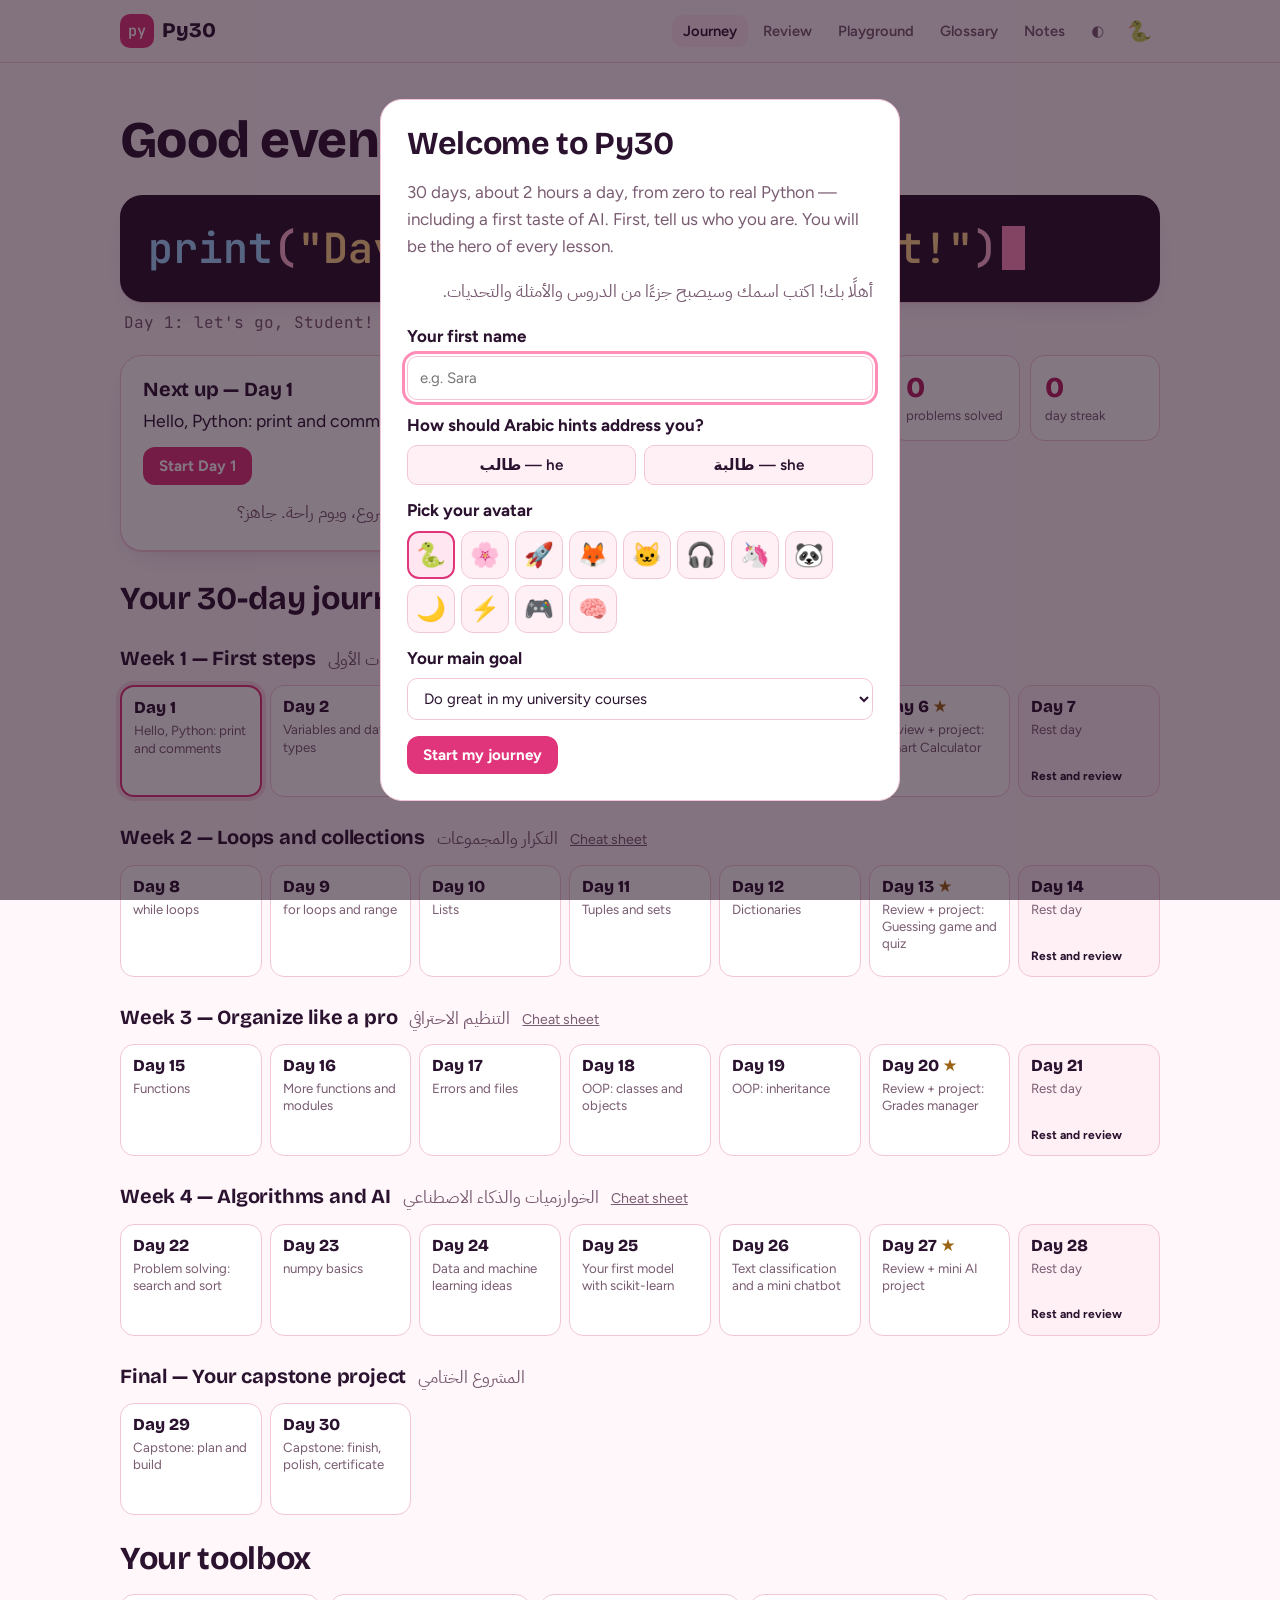
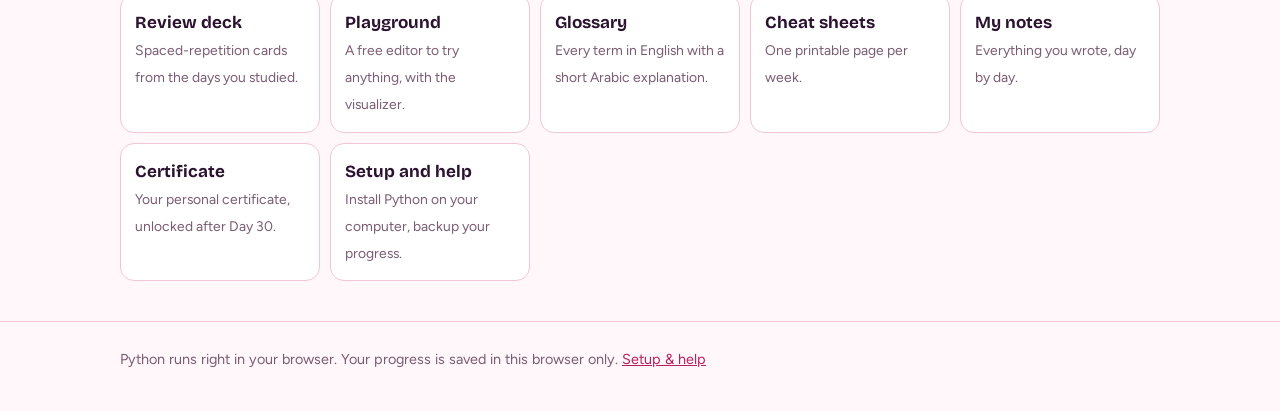
==== index.html @ a2d6e93f "Add files via upload" ====
<!doctype html>
<html lang="en">
<head>
<meta charset="utf-8">
<meta name="viewport" content="width=device-width, initial-scale=1">
<title>Py30 — Learn Python in 30 days</title>
<link rel="icon" href="data:image/svg+xml,<svg xmlns=%22http://www.w3.org/2000/svg%22 viewBox=%220 0 100 100%22><rect width=%22100%22 height=%22100%22 rx=%2224%22 fill=%22%23E0357A%22/><text x=%2250%22 y=%2266%22 font-size=%2248%22 text-anchor=%22middle%22 fill=%22white%22 font-family=%22monospace%22>py</text></svg>">
<link rel="stylesheet" href="assets/vendor/codemirror/codemirror.css">
<link rel="stylesheet" href="assets/css/style.css">
<script src="js/app.js"></script>
</head>
<body>
<main class="wrap">
  <section class="hero" id="hero"></section>
  <section id="map"></section>
  <section>
    <h2>Your toolbox</h2>
    <div class="tools">
      <a class="tool" href="review.html"><b>Review deck</b><span>Spaced-repetition cards from the days you studied.</span></a>
      <a class="tool" href="playground.html"><b>Playground</b><span>A free editor to try anything, with the visualizer.</span></a>
      <a class="tool" href="glossary.html"><b>Glossary</b><span>Every term in English with a short Arabic explanation.</span></a>
      <a class="tool" href="cheatsheet.html?week=1"><b>Cheat sheets</b><span>One printable page per week.</span></a>
      <a class="tool" href="notes.html"><b>My notes</b><span>Everything you wrote, day by day.</span></a>
      <a class="tool" href="certificate.html"><b>Certificate</b><span>Your personal certificate, unlocked after Day 30.</span></a>
      <a class="tool" href="setup.html"><b>Setup and help</b><span>Install Python on your computer, backup your progress.</span></a>
    </div>
  </section>
</main>
<script src="js/curriculum.js"></script>
<script>
Py30.renderTopbar("home"); Py30.requireProfile();
(function(){
  const st = Py30.state, p = st.profile || {name:"Student", gender:"m"}, esc = Py30.esc, T = Py30.T;
  const C = CURRICULUM;
  const doneDays = C.days.filter(d => st.days[d.d] && st.days[d.d].done).map(d => d.d);
  const current = (C.days.find(d => !(st.days[d.d] && st.days[d.d].done)) || C.days[29]);
  const finished = !!(st.days[30] && st.days[30].done);
  const solved = Object.values(st.days).reduce((a, d) => a + Object.keys(d.ex || {}).length, 0);
  const streak = st.streak && (st.streak.last === Py30.today() || st.streak.last === Py30.addDays(Py30.today(), -1)) ? st.streak.count : 0;
  const hour = new Date().getHours();
  const greet = hour < 12 ? "Good morning" : hour < 18 ? "Good afternoon" : "Good evening";
  document.getElementById("hero").innerHTML = `
    <h1>${greet}, ${esc(p.name)}.</h1>
    <div class="hero-line" aria-label="Python code greeting you"><span class="k">print</span><span class="p">(</span><span class="s">"${finished ? "I did it" : "Day " + current.d + ": let's go"}, ${esc(p.name)}!"</span><span class="p">)</span><span class="caret" aria-hidden="true"></span></div>
    <div class="hero-out">${finished ? "I did it" : "Day " + current.d + ": let's go"}, ${esc(p.name)}!</div>
    <div class="hero-grid">
      <div class="panel">
        <h3 style="margin-bottom:6px">${finished ? "You finished Py30! 🎓" : "Next up — Day " + current.d}</h3>
        <p style="font-size:1.1rem;margin-bottom:12px">${finished ? "All 30 days done. Your certificate is ready." : esc(current.title)}</p>
        ${finished ? `<a class="btn btn-primary" href="certificate.html">🎓 View my certificate</a> <a class="btn btn-soft" href="review.html">Keep reviewing</a>` : current.ready ? `<a class="btn btn-primary" href="lesson.html?day=${current.d}">${st.days[current.d] && st.days[current.d].visited ? "Continue" : "Start"} Day ${current.d}</a>` : `<span class="chip">Coming in the next update</span>`}
        <p class="ar muted" style="margin:12px 0 0">${T("خطتك: ساعتان يوميًا. ٥ أيام دروس، يوم مراجعة ومشروع، ويوم راحة. {{g:جاهز|جاهزة}}؟")}</p>
      </div>
      <div class="stats">
        <div class="stat"><div class="v">${doneDays.length}</div><div class="l">days done of 30</div></div>
        <div class="stat"><div class="v">${solved}</div><div class="l">problems solved</div></div>
        <div class="stat"><div class="v">${streak}</div><div class="l">day streak</div></div>
      </div>
    </div>`;
  const map = document.getElementById("map");
  map.innerHTML = `<h2>Your 30-day journey</h2>` + C.weeks.map(w => {
    const days = C.days.filter(d => d.w === w.n);
    return `<div class="week"><div class="week-head"><h3>${esc(w.title)}</h3><span class="ar muted">${esc(w.ar)}</span>${w.n <= 4 ? `<a class="muted" href="cheatsheet.html?week=${w.n}" style="font-size:.88rem">Cheat sheet</a>` : ""}</div>
      <div class="days">${days.map(d => {
        const ds = st.days[d.d] || {};
        const cls = ["day", d.type, ds.done ? "done" : "", d.d === current.d ? "current" : "", d.ready ? "" : "soon"].join(" ");
        const status = ds.done ? "✓ Done" : !d.ready ? "Soon" : d.type === "rest" ? "Rest and review" : ds.visited ? "In progress" : "";
        return `<a class="${cls}" href="lesson.html?day=${d.d}"><span class="dn">Day ${d.d}</span><span class="dt">${esc(d.title)}</span><span class="ds">${status}</span></a>`;
      }).join("")}</div></div>`;
  }).join("");
})();
Py30.renderFooter();
</script>
</body></html>
---- assets/vendor/codemirror/codemirror.css ----
/* BASICS */

.CodeMirror {
  /* Set height, width, borders, and global font properties here */
  font-family: monospace;
  height: 300px;
  color: black;
  direction: ltr;
}

/* PADDING */

.CodeMirror-lines {
  padding: 4px 0; /* Vertical padding around content */
}
.CodeMirror pre.CodeMirror-line,
.CodeMirror pre.CodeMirror-line-like {
  padding: 0 4px; /* Horizontal padding of content */
}

.CodeMirror-scrollbar-filler, .CodeMirror-gutter-filler {
  background-color: white; /* The little square between H and V scrollbars */
}

/* GUTTER */

.CodeMirror-gutters {
  border-right: 1px solid #ddd;
  background-color: #f7f7f7;
  white-space: nowrap;
}
.CodeMirror-linenumbers {}
.CodeMirror-linenumber {
  padding: 0 3px 0 5px;
  min-width: 20px;
  text-align: right;
  color: #999;
  white-space: nowrap;
}

.CodeMirror-guttermarker { color: black; }
.CodeMirror-guttermarker-subtle { color: #999; }

/* CURSOR */

.CodeMirror-cursor {
  border-left: 1px solid black;
  border-right: none;
  width: 0;
}
/* Shown when moving in bi-directional text */
.CodeMirror div.CodeMirror-secondarycursor {
  border-left: 1px solid silver;
}
.cm-fat-cursor .CodeMirror-cursor {
  width: auto;
  border: 0 !important;
  background: #7e7;
}
.cm-fat-cursor div.CodeMirror-cursors {
  z-index: 1;
}
.cm-fat-cursor .CodeMirror-line::selection,
.cm-fat-cursor .CodeMirror-line > span::selection, 
.cm-fat-cursor .CodeMirror-line > span > span::selection { background: transparent; }
.cm-fat-cursor .CodeMirror-line::-moz-selection,
.cm-fat-cursor .CodeMirror-line > span::-moz-selection,
.cm-fat-cursor .CodeMirror-line > span > span::-moz-selection { background: transparent; }
.cm-fat-cursor { caret-color: transparent; }
@-moz-keyframes blink {
  0% {}
  50% { background-color: transparent; }
  100% {}
}
@-webkit-keyframes blink {
  0% {}
  50% { background-color: transparent; }
  100% {}
}
@keyframes blink {
  0% {}
  50% { background-color: transparent; }
  100% {}
}

/* Can style cursor different in overwrite (non-insert) mode */
.CodeMirror-overwrite .CodeMirror-cursor {}

.cm-tab { display: inline-block; text-decoration: inherit; }

.CodeMirror-rulers {
  position: absolute;
  left: 0; right: 0; top: -50px; bottom: 0;
  overflow: hidden;
}
.CodeMirror-ruler {
  border-left: 1px solid #ccc;
  top: 0; bottom: 0;
  position: absolute;
}

/* DEFAULT THEME */

.cm-s-default .cm-header {color: blue;}
.cm-s-default .cm-quote {color: #090;}
.cm-negative {color: #d44;}
.cm-positive {color: #292;}
.cm-header, .cm-strong {font-weight: bold;}
.cm-em {font-style: italic;}
.cm-link {text-decoration: underline;}
.cm-strikethrough {text-decoration: line-through;}

.cm-s-default .cm-keyword {color: #708;}
.cm-s-default .cm-atom {color: #219;}
.cm-s-default .cm-number {color: #164;}
.cm-s-default .cm-def {color: #00f;}
.cm-s-default .cm-variable,
.cm-s-default .cm-punctuation,
.cm-s-default .cm-property,
.cm-s-default .cm-operator {}
.cm-s-default .cm-variable-2 {color: #05a;}
.cm-s-default .cm-variable-3, .cm-s-default .cm-type {color: #085;}
.cm-s-default .cm-comment {color: #a50;}
.cm-s-default .cm-string {color: #a11;}
.cm-s-default .cm-string-2 {color: #f50;}
.cm-s-default .cm-meta {color: #555;}
.cm-s-default .cm-qualifier {color: #555;}
.cm-s-default .cm-builtin {color: #30a;}
.cm-s-default .cm-bracket {color: #997;}
.cm-s-default .cm-tag {color: #170;}
.cm-s-default .cm-attribute {color: #00c;}
.cm-s-default .cm-hr {color: #999;}
.cm-s-default .cm-link {color: #00c;}

.cm-s-default .cm-error {color: #f00;}
.cm-invalidchar {color: #f00;}

.CodeMirror-composing { border-bottom: 2px solid; }

/* Default styles for common addons */

div.CodeMirror span.CodeMirror-matchingbracket {color: #0b0;}
div.CodeMirror span.CodeMirror-nonmatchingbracket {color: #a22;}
.CodeMirror-matchingtag { background: rgba(255, 150, 0, .3); }
.CodeMirror-activeline-background {background: #e8f2ff;}

/* STOP */

/* The rest of this file contains styles related to the mechanics of
   the editor. You probably shouldn't touch them. */

.CodeMirror {
  position: relative;
  overflow: hidden;
  background: white;
}

.CodeMirror-scroll {
  overflow: scroll !important; /* Things will break if this is overridden */
  /* 50px is the magic margin used to hide the element's real scrollbars */
  /* See overflow: hidden in .CodeMirror */
  margin-bottom: -50px; margin-right: -50px;
  padding-bottom: 50px;
  height: 100%;
  outline: none; /* Prevent dragging from highlighting the element */
  position: relative;
  z-index: 0;
}
.CodeMirror-sizer {
  position: relative;
  border-right: 50px solid transparent;
}

/* The fake, visible scrollbars. Used to force redraw during scrolling
   before actual scrolling happens, thus preventing shaking and
   flickering artifacts. */
.CodeMirror-vscrollbar, .CodeMirror-hscrollbar, .CodeMirror-scrollbar-filler, .CodeMirror-gutter-filler {
  position: absolute;
  z-index: 6;
  display: none;
  outline: none;
}
.CodeMirror-vscrollbar {
  right: 0; top: 0;
  overflow-x: hidden;
  overflow-y: scroll;
}
.CodeMirror-hscrollbar {
  bottom: 0; left: 0;
  overflow-y: hidden;
  overflow-x: scroll;
}
.CodeMirror-scrollbar-filler {
  right: 0; bottom: 0;
}
.CodeMirror-gutter-filler {
  left: 0; bottom: 0;
}

.CodeMirror-gutters {
  position: absolute; left: 0; top: 0;
  min-height: 100%;
  z-index: 3;
}
.CodeMirror-gutter {
  white-space: normal;
  height: 100%;
  display: inline-block;
  vertical-align: top;
  margin-bottom: -50px;
}
.CodeMirror-gutter-wrapper {
  position: absolute;
  z-index: 4;
  background: none !important;
  border: none !important;
}
.CodeMirror-gutter-background {
  position: absolute;
  top: 0; bottom: 0;
  z-index: 4;
}
.CodeMirror-gutter-elt {
  position: absolute;
  cursor: default;
  z-index: 4;
}
.CodeMirror-gutter-wrapper ::selection { background-color: transparent }
.CodeMirror-gutter-wrapper ::-moz-selection { background-color: transparent }

.CodeMirror-lines {
  cursor: text;
  min-height: 1px; /* prevents collapsing before first draw */
}
.CodeMirror pre.CodeMirror-line,
.CodeMirror pre.CodeMirror-line-like {
  /* Reset some styles that the rest of the page might have set */
  -moz-border-radius: 0; -webkit-border-radius: 0; border-radius: 0;
  border-width: 0;
  background: transparent;
  font-family: inherit;
  font-size: inherit;
  margin: 0;
  white-space: pre;
  word-wrap: normal;
  line-height: inherit;
  color: inherit;
  z-index: 2;
  position: relative;
  overflow: visible;
  -webkit-tap-highlight-color: transparent;
  -webkit-font-variant-ligatures: contextual;
  font-variant-ligatures: contextual;
}
.CodeMirror-wrap pre.CodeMirror-line,
.CodeMirror-wrap pre.CodeMirror-line-like {
  word-wrap: break-word;
  white-space: pre-wrap;
  word-break: normal;
}

.CodeMirror-linebackground {
  position: absolute;
  left: 0; right: 0; top: 0; bottom: 0;
  z-index: 0;
}

.CodeMirror-linewidget {
  position: relative;
  z-index: 2;
  padding: 0.1px; /* Force widget margins to stay inside of the container */
}

.CodeMirror-widget {}

.CodeMirror-rtl pre { direction: rtl; }

.CodeMirror-code {
  outline: none;
}

/* Force content-box sizing for the elements where we expect it */
.CodeMirror-scroll,
.CodeMirror-sizer,
.CodeMirror-gutter,
.CodeMirror-gutters,
.CodeMirror-linenumber {
  -moz-box-sizing: content-box;
  box-sizing: content-box;
}

.CodeMirror-measure {
  position: absolute;
  width: 100%;
  height: 0;
  overflow: hidden;
  visibility: hidden;
}

.CodeMirror-cursor {
  position: absolute;
  pointer-events: none;
}
.CodeMirror-measure pre { position: static; }

div.CodeMirror-cursors {
  visibility: hidden;
  position: relative;
  z-index: 3;
}
div.CodeMirror-dragcursors {
  visibility: visible;
}

.CodeMirror-focused div.CodeMirror-cursors {
  visibility: visible;
}

.CodeMirror-selected { background: #d9d9d9; }
.CodeMirror-focused .CodeMirror-selected { background: #d7d4f0; }
.CodeMirror-crosshair { cursor: crosshair; }
.CodeMirror-line::selection, .CodeMirror-line > span::selection, .CodeMirror-line > span > span::selection { background: #d7d4f0; }
.CodeMirror-line::-moz-selection, .CodeMirror-line > span::-moz-selection, .CodeMirror-line > span > span::-moz-selection { background: #d7d4f0; }

.cm-searching {
  background-color: #ffa;
  background-color: rgba(255, 255, 0, .4);
}

/* Used to force a border model for a node */
.cm-force-border { padding-right: .1px; }

@media print {
  /* Hide the cursor when printing */
  .CodeMirror div.CodeMirror-cursors {
    visibility: hidden;
  }
}

/* See issue #2901 */
.cm-tab-wrap-hack:after { content: ''; }

/* Help users use markselection to safely style text background */
span.CodeMirror-selectedtext { background: none; }
---- assets/css/style.css ----
/* Py30 — design tokens */
@font-face{font-family:"Bricolage";src:url(../fonts/bricolage-grotesque-latin-500-normal.woff2) format("woff2");font-weight:500;font-display:swap}
@font-face{font-family:"Bricolage";src:url(../fonts/bricolage-grotesque-latin-700-normal.woff2) format("woff2");font-weight:700;font-display:swap}
@font-face{font-family:"Bricolage";src:url(../fonts/bricolage-grotesque-latin-800-normal.woff2) format("woff2");font-weight:800;font-display:swap}
@font-face{font-family:"Figtree";src:url(../fonts/figtree-latin-400-normal.woff2) format("woff2");font-weight:400;font-display:swap}
@font-face{font-family:"Figtree";src:url(../fonts/figtree-latin-600-normal.woff2) format("woff2");font-weight:600;font-display:swap}
@font-face{font-family:"Figtree";src:url(../fonts/figtree-latin-700-normal.woff2) format("woff2");font-weight:700;font-display:swap}
@font-face{font-family:"JBMono";src:url(../fonts/jetbrains-mono-latin-400-normal.woff2) format("woff2");font-weight:400;font-display:swap}
@font-face{font-family:"JBMono";src:url(../fonts/jetbrains-mono-latin-600-normal.woff2) format("woff2");font-weight:600;font-display:swap}
@font-face{font-family:"PlexArabic";src:url(../fonts/ibm-plex-sans-arabic-arabic-400-normal.woff2) format("woff2");font-weight:400;font-display:swap}
@font-face{font-family:"PlexArabic";src:url(../fonts/ibm-plex-sans-arabic-arabic-600-normal.woff2) format("woff2");font-weight:600;font-display:swap}

:root{
  --bg:#FFF7FA; --surface:#FFFFFF; --tint:#FFE6F0; --tint-2:#FFF0F6; --line:#F2C6D8;
  --ink:#2B1330; --muted:#7A5C72; --pink:#E0357A; --pink-ink:#B81F5F; --pink-2:#FF8DB8; --plum:#5B1E57;
  --ok:#12805E; --ok-bg:#E3F6EE; --err:#C7303F; --err-bg:#FDE8EA; --warn:#9A6414; --warn-bg:#FFF3DC;
  --code-bg:#26122B; --code-ink:#F6E6EF; --code-line:#3A1E40;
  --shadow:0 1px 0 var(--line), 0 10px 30px -18px rgba(91,30,87,.35);
  --r-lg:22px; --r-md:14px; --r-sm:9px;
  --font-display:"Bricolage", "Figtree", system-ui, sans-serif;
  --font-body:"Figtree", system-ui, -apple-system, "Segoe UI", sans-serif;
  --font-code:"JBMono", ui-monospace, "Cascadia Code", Consolas, monospace;
  --font-ar:"PlexArabic", "Segoe UI", Tahoma, sans-serif;
  color-scheme:light;
}
:root[data-theme="dark"]{
  --bg:#160B19; --surface:#211225; --tint:#33172F; --tint-2:#2A1429; --line:#4A2445;
  --ink:#F8E9F1; --muted:#C39DB6; --pink:#FF5C9A; --pink-ink:#FF8DB8; --pink-2:#FF9CC2; --plum:#F0B6D6;
  --ok:#4FD1A1; --ok-bg:#12352A; --err:#FF7A86; --err-bg:#3E1520; --warn:#F2C166; --warn-bg:#3A2A10;
  --code-bg:#12070F; --code-line:#2C1530;
  --shadow:0 1px 0 var(--line), 0 12px 34px -20px rgba(0,0,0,.8);
  color-scheme:dark;
}
*{box-sizing:border-box}
[hidden]{display:none!important}
html{scroll-behavior:smooth; scroll-padding-top:80px}
@media (prefers-reduced-motion:reduce){html{scroll-behavior:auto} *{transition:none!important;animation:none!important}}
body{margin:0;background:var(--bg);color:var(--ink);font-family:var(--font-body);font-size:17px;line-height:1.6;-webkit-font-smoothing:antialiased}
a{color:var(--pink-ink)}
h1,h2,h3,h4{font-family:var(--font-display);line-height:1.15;margin:0 0 .5em;letter-spacing:-.01em}
h1{font-size:clamp(2rem,4.5vw,3.2rem);font-weight:800}
h2{font-size:clamp(1.5rem,3vw,2rem);font-weight:700}
h3{font-size:1.25rem;font-weight:700}
p{margin:0 0 .9em}
code{font-family:var(--font-code);font-size:.88em;background:var(--tint);color:var(--pink-ink);padding:.1em .38em;border-radius:6px}
pre code{background:none;color:inherit;padding:0}
:focus-visible{outline:3px solid var(--pink-2);outline-offset:2px;border-radius:6px}
.ar{font-family:var(--font-ar);direction:rtl;text-align:right;line-height:1.85}
.muted{color:var(--muted)}
.wrap{max-width:1080px;margin:0 auto;padding:0 20px}
.narrow{max-width:780px}

/* Top bar */
.topbar{position:sticky;top:0;z-index:30;background:color-mix(in srgb,var(--bg) 86%,transparent);backdrop-filter:blur(10px);border-bottom:1px solid var(--line)}
.topbar .wrap{display:flex;align-items:center;gap:14px;height:62px}
.logo{display:flex;align-items:center;gap:8px;font-family:var(--font-display);font-weight:800;font-size:1.3rem;color:var(--ink);text-decoration:none}
.logo .mark{display:grid;place-items:center;width:34px;height:34px;border-radius:10px;background:var(--pink);color:#fff;font-family:var(--font-code);font-size:.95rem;font-weight:600}
.nav{display:flex;gap:4px;margin-left:auto;align-items:center;flex-wrap:nowrap;overflow-x:auto}
.nav a,.nav button{font:600 .92rem var(--font-body);color:var(--muted);text-decoration:none;padding:7px 11px;border-radius:10px;border:0;background:none;cursor:pointer;white-space:nowrap}
.nav a:hover,.nav button:hover,.nav a.active{color:var(--ink);background:var(--tint)}
.nav .badge{background:var(--pink);color:#fff;border-radius:99px;font-size:.72rem;padding:1px 7px;margin-left:4px}
.avatar-btn{font-size:1.25rem!important;padding:4px 8px!important}
@media (max-width:760px){.nav .hide-sm{display:none}}

/* Buttons */
.btn{display:inline-flex;align-items:center;gap:8px;font:700 .95rem var(--font-body);border:0;border-radius:12px;padding:10px 16px;cursor:pointer;text-decoration:none;transition:transform .08s ease, background .15s}
.btn:active{transform:translateY(1px)}
.btn-primary{background:var(--pink);color:#fff}
.btn-primary:hover{background:var(--pink-ink)}
.btn-soft{background:var(--tint);color:var(--ink)}
.btn-soft:hover{background:var(--line)}
.btn-ghost{background:transparent;color:var(--muted);border:1px solid var(--line)}
.btn-ghost:hover{color:var(--ink);border-color:var(--pink-2)}
.btn-ok{background:var(--ok);color:#fff}
.btn-sm{padding:6px 11px;font-size:.85rem;border-radius:10px}
.btn[disabled]{opacity:.5;cursor:not-allowed}

/* Cards / panels */
.panel{background:var(--surface);border:1px solid var(--line);border-radius:var(--r-lg);padding:22px;box-shadow:var(--shadow)}
.chip{display:inline-flex;align-items:center;gap:6px;font:600 .8rem var(--font-body);padding:4px 10px;border-radius:99px;background:var(--tint);color:var(--pink-ink)}
.chip.ok{background:var(--ok-bg);color:var(--ok)}
.chip.lvl-seed{background:var(--ok-bg);color:var(--ok)}
.chip.lvl-star{background:var(--warn-bg);color:var(--warn)}
.chip.lvl-fire{background:var(--err-bg);color:var(--err)}

/* Callouts */
.callout{border-radius:var(--r-md);padding:14px 16px;margin:16px 0;border:1px solid var(--line);background:var(--tint-2)}
.callout .ttl{font-weight:700;margin-bottom:4px;display:flex;gap:8px;align-items:center}
.callout.hint-ar{background:var(--tint);border-color:var(--pink-2)}
.callout.tip{background:var(--warn-bg);border-color:color-mix(in srgb,var(--warn) 35%,transparent)}
.callout.mistake{background:var(--err-bg);border-color:color-mix(in srgb,var(--err) 35%,transparent)}
.callout.ok{background:var(--ok-bg);border-color:color-mix(in srgb,var(--ok) 35%,transparent)}
.callout p:last-child{margin-bottom:0}
.two-col{display:grid;grid-template-columns:1fr 1fr;gap:12px}
@media (max-width:700px){.two-col{grid-template-columns:1fr}}
.label-wrong{color:var(--err);font-weight:700;font-size:.85rem}
.label-right{color:var(--ok);font-weight:700;font-size:.85rem}

/* Static code block */
.code-static{background:var(--code-bg);color:var(--code-ink);border-radius:var(--r-md);padding:14px 16px;font:14.5px/1.6 var(--font-code);overflow-x:auto;margin:10px 0;white-space:pre}

/* Code box (editor) */
.codebox{border-radius:var(--r-md);overflow:hidden;background:var(--code-bg);margin:14px 0;border:1px solid var(--code-line)}
.codebox .cb-bar{display:flex;flex-wrap:wrap;gap:6px;align-items:center;padding:8px 10px;background:color-mix(in srgb,var(--code-bg) 80%,#000);border-bottom:1px solid var(--code-line)}
.codebox .cb-title{color:#E9B8D1;font:600 .8rem var(--font-code);margin-right:auto;opacity:.85}
.cb-btn{font:600 .82rem var(--font-body);border:0;border-radius:9px;padding:6px 11px;cursor:pointer;background:#3A1E40;color:#F6E6EF}
.cb-btn:hover{background:#4d2855}
.cb-btn.run{background:var(--pink);color:#fff}
.cb-btn.run:hover{filter:brightness(1.08)}
.cb-btn.check{background:#12805E;color:#fff}
.codebox .CodeMirror{height:auto;min-height:60px;font:14.5px/1.6 var(--font-code);background:var(--code-bg);color:var(--code-ink)}
.codebox .CodeMirror-scroll{min-height:60px;max-height:520px}
.codebox .CodeMirror-gutters{background:var(--code-bg);border-right:1px solid var(--code-line)}
.codebox .CodeMirror-linenumber{color:#8a5f80}
.codebox .CodeMirror-cursor{border-left:2px solid #FF8DB8}
.codebox .CodeMirror-selected,.codebox .CodeMirror-focused .CodeMirror-selected{background:#5a2a57!important}
.cm-s-py30 .cm-keyword{color:#FF7EB3;font-weight:600}
.cm-s-py30 .cm-builtin{color:#9FD8FF}
.cm-s-py30 .cm-string{color:#FFD68A}
.cm-s-py30 .cm-number{color:#B8F2C8}
.cm-s-py30 .cm-comment{color:#A07D98;font-style:italic}
.cm-s-py30 .cm-def{color:#7FE3D4}
.cm-s-py30 .cm-variable-2,.cm-s-py30 .cm-property{color:#E7C9FF}
.cm-s-py30 .cm-operator{color:#FFB3D1}
.cm-s-py30 .CodeMirror-matchingbracket{color:#fff!important;background:#6b2f62}
.cm-errline{background:rgba(255,90,110,.18)}
.cb-stdin{padding:8px 10px;border-top:1px solid var(--code-line)}
.cb-stdin label{display:block;color:#E9B8D1;font:600 .78rem var(--font-body);margin-bottom:4px}
.cb-stdin textarea{width:100%;min-height:44px;background:#1b0b1e;color:#F6E6EF;border:1px solid var(--code-line);border-radius:8px;font:13.5px/1.5 var(--font-code);padding:6px 8px;resize:vertical}
.cb-out{border-top:1px solid var(--code-line);padding:10px 14px;font:14px/1.55 var(--font-code);color:#F6E6EF;white-space:pre-wrap;word-break:break-word;max-height:360px;overflow:auto}
.cb-out:empty{display:none}
.cb-out .o-prompt{color:#E9B8D1}
.cb-out .o-in{color:#7FE3D4;font-weight:600}
.cb-out .o-err{color:#FF8A96}
.cb-out .o-sys{color:#A07D98;font-style:italic}
.cb-status{font:600 .78rem var(--font-body);color:#E9B8D1;padding:0 4px}

/* Feedback under codebox */
.feedback{margin:10px 0 0}
.feedback:empty{display:none}
.err-card{border:1px solid color-mix(in srgb,var(--err) 40%,transparent);background:var(--err-bg);border-radius:var(--r-md);padding:14px 16px}
.err-card h4{color:var(--err);font-size:1.02rem;margin-bottom:6px}
.err-card .where{font-family:var(--font-code);font-size:.85rem;background:var(--surface);border-radius:8px;padding:6px 10px;margin:8px 0;border:1px solid var(--line)}
.test-list{list-style:none;padding:0;margin:8px 0 0}
.test-list li{border:1px solid var(--line);background:var(--surface);border-radius:var(--r-sm);padding:10px 12px;margin-bottom:8px}
.test-list .t-head{display:flex;gap:8px;align-items:center;font-weight:700}
.t-pass{color:var(--ok)} .t-fail{color:var(--err)}
.diff{display:grid;grid-template-columns:1fr 1fr;gap:8px;margin-top:8px}
@media (max-width:640px){.diff{grid-template-columns:1fr}}
.diff .col{font:13px/1.55 var(--font-code);background:var(--tint-2);border-radius:8px;padding:8px;white-space:pre-wrap;word-break:break-word;border:1px solid var(--line)}
.diff .col b{display:block;font:700 .75rem var(--font-body);color:var(--muted);margin-bottom:4px}
.diff .bad{background:var(--err-bg);color:var(--err);border-radius:3px}
.diff .good{background:var(--ok-bg);color:var(--ok);border-radius:3px}
.diff .ws{outline:1px dashed var(--err)}
.success-card{border:1px solid color-mix(in srgb,var(--ok) 40%,transparent);background:var(--ok-bg);border-radius:var(--r-md);padding:14px 16px}
.success-card h4{color:var(--ok);margin-bottom:4px}

/* Visualizer */
.viz{background:var(--surface);border:1px solid var(--line);border-radius:var(--r-md);margin-top:10px;overflow:hidden}
.viz-head{display:flex;align-items:center;gap:8px;flex-wrap:wrap;padding:10px 12px;background:var(--tint-2);border-bottom:1px solid var(--line)}
.viz-head strong{margin-right:auto;font-family:var(--font-display)}
.viz-body{display:grid;grid-template-columns:minmax(0,1.2fr) minmax(0,1fr);gap:0}
@media (max-width:720px){.viz-body{grid-template-columns:1fr}}
.viz-code{background:var(--code-bg);color:var(--code-ink);font:13.5px/1.7 var(--font-code);padding:8px 0;overflow-x:auto}
.viz-code div{padding:0 12px 0 34px;position:relative;white-space:pre}
.viz-code div .ln{position:absolute;left:6px;color:#8a5f80;width:22px;text-align:right}
.viz-code div.cur{background:#5a2a57}
.viz-code div.cur::before{content:"▶";position:absolute;left:-2px;color:#FF8DB8;font-size:10px;top:3px}
.viz-code div.prev{background:#35193a}
.viz-side{padding:10px 12px;font-size:.92rem}
.viz-side h5{margin:6px 0 4px;font:700 .82rem var(--font-body);color:var(--muted)}
.frame{border:1px solid var(--line);border-radius:10px;margin-bottom:8px;overflow:hidden}
.frame .fname{background:var(--tint);padding:4px 10px;font:600 .8rem var(--font-code)}
.vars{width:100%;border-collapse:collapse;font:13px var(--font-code)}
.vars td{padding:4px 10px;border-top:1px solid var(--line);vertical-align:top;word-break:break-word}
.vars td:first-child{color:var(--pink-ink);width:38%}
.vars tr.changed td{background:var(--warn-bg)}
.vars .ty{color:var(--muted);font-size:11px;margin-left:6px}
.viz-out{font:13px/1.5 var(--font-code);background:var(--code-bg);color:var(--code-ink);border-radius:8px;padding:8px;white-space:pre-wrap;min-height:34px}
.viz-controls{display:flex;gap:6px;align-items:center;padding:10px 12px;border-top:1px solid var(--line);flex-wrap:wrap}
.viz-controls input[type=range]{flex:1;min-width:120px;accent-color:var(--pink)}
.viz-explain{padding:8px 12px;border-top:1px solid var(--line);font-size:.9rem;color:var(--muted)}

/* Lesson layout */
.lesson-hero{padding:34px 0 18px}
.lesson-hero .meta{display:flex;gap:8px;flex-wrap:wrap;margin-bottom:10px}
.plan{display:grid;grid-template-columns:repeat(5,1fr);gap:8px;margin:18px 0}
.plan a{display:block;text-decoration:none;color:var(--ink);background:var(--surface);border:1px solid var(--line);border-radius:var(--r-md);padding:10px 12px}
.plan a:hover{border-color:var(--pink-2)}
.plan .mins{font:800 1.3rem var(--font-display);color:var(--pink-ink)}
.plan .what{font-size:.85rem;color:var(--muted)}
@media (max-width:700px){.plan{grid-template-columns:repeat(2,1fr)}}
.section{padding:26px 0;border-top:1px solid var(--line)}
.section > h2{display:flex;align-items:center;gap:10px}
.section > h2 .num{font:700 .8rem var(--font-body);color:var(--pink-ink);background:var(--tint);border-radius:99px;padding:3px 10px}
.objectives{margin:8px 0 0;padding-left:20px}
.exercise{background:var(--surface);border:1px solid var(--line);border-radius:var(--r-lg);padding:18px;margin:18px 0}
.exercise.solved{border-color:color-mix(in srgb,var(--ok) 50%,transparent)}
.ex-head{display:flex;gap:10px;align-items:center;flex-wrap:wrap;margin-bottom:8px}
.ex-head h3{margin:0;font-size:1.1rem}
.ex-head .solved-mark{margin-left:auto}
details.fold{border:1px solid var(--line);border-radius:var(--r-md);margin:10px 0;background:var(--tint-2)}
details.fold > summary{cursor:pointer;padding:10px 14px;font-weight:700;list-style:none;display:flex;gap:8px;align-items:center}
details.fold > summary::-webkit-details-marker{display:none}
details.fold > summary::before{content:"+";display:inline-grid;place-items:center;width:20px;height:20px;border-radius:6px;background:var(--tint);color:var(--pink-ink);font-weight:800}
details.fold[open] > summary::before{content:"−"}
details.fold > .fold-body{padding:0 14px 14px}
.sol-tabs{display:flex;gap:6px;flex-wrap:wrap;margin:6px 0}
.sol-tabs button{font:600 .85rem var(--font-body);border:1px solid var(--line);background:var(--surface);color:var(--muted);padding:6px 11px;border-radius:9px;cursor:pointer}
.sol-tabs button.on{background:var(--pink);color:#fff;border-color:var(--pink)}

/* Quiz */
.q{background:var(--surface);border:1px solid var(--line);border-radius:var(--r-md);padding:16px;margin:12px 0}
.q .qtext{font-weight:700;margin-bottom:10px}
.q .opts{display:grid;gap:8px}
.q .opt{text-align:left;font:500 .95rem var(--font-body);background:var(--tint-2);border:1px solid var(--line);color:var(--ink);border-radius:10px;padding:10px 12px;cursor:pointer}
.q .opt:hover:not([disabled]){border-color:var(--pink-2)}
.q .opt.right{background:var(--ok-bg);border-color:var(--ok);color:var(--ok);font-weight:700}
.q .opt.wrong{background:var(--err-bg);border-color:var(--err);color:var(--err)}
.q .opt code{background:transparent}
.q .explain{margin-top:10px;font-size:.93rem}
.score-bar{display:flex;align-items:center;gap:12px;padding:12px 16px;border-radius:var(--r-md);background:var(--tint);font-weight:700}

/* Parsons */
.parsons{display:grid;grid-template-columns:1fr 1fr;gap:12px}
@media (max-width:700px){.parsons{grid-template-columns:1fr}}
.parsons .zone{border:2px dashed var(--line);border-radius:var(--r-md);padding:10px;min-height:120px;background:var(--tint-2)}
.parsons .zone h5{margin:0 0 8px;font:700 .82rem var(--font-body);color:var(--muted)}
.pline{display:block;width:100%;text-align:left;font:13.5px/1.4 var(--font-code);white-space:pre;background:var(--code-bg);color:var(--code-ink);border:0;border-radius:8px;padding:8px 10px;margin-bottom:6px;cursor:pointer;overflow-x:auto}
.pline:hover{outline:2px solid var(--pink-2)}
.pline.ok{outline:2px solid var(--ok)} .pline.bad{outline:2px solid var(--err)}

/* Predict */
.predict textarea, .notes textarea, .field input, .field select, .field textarea{width:100%;font:15px/1.5 var(--font-body);color:var(--ink);background:var(--surface);border:1px solid var(--line);border-radius:10px;padding:10px 12px}
.predict textarea{font-family:var(--font-code);min-height:70px}
.notes textarea{min-height:140px}

/* Home */
.hero{padding:48px 0 30px}
.hero-line{font:600 clamp(1.3rem,4.2vw,2.6rem)/1.3 var(--font-code);background:var(--code-bg);color:var(--code-ink);border-radius:var(--r-lg);padding:26px 28px;overflow-x:auto;white-space:nowrap;box-shadow:var(--shadow)}
.hero-line .k{color:#9FD8FF}.hero-line .s{color:#FFD68A}.hero-line .p{color:#FFB3D1}
.hero-line .caret{display:inline-block;width:.55em;height:1.05em;background:#FF8DB8;vertical-align:-.15em;margin-left:4px;animation:blink 1.1s steps(1) infinite}
@keyframes blink{50%{opacity:0}}
.hero-out{font:500 1rem var(--font-code);color:var(--muted);margin:10px 4px 0}
.hero-grid{display:grid;grid-template-columns:1.5fr 1fr;gap:18px;margin-top:22px}
@media (max-width:820px){.hero-grid{grid-template-columns:1fr}}
.stats{display:grid;grid-template-columns:repeat(3,1fr);gap:10px;align-self:start}
.stat{background:var(--surface);border:1px solid var(--line);border-radius:var(--r-md);padding:14px}
.stat .v{font:800 1.8rem var(--font-display);color:var(--pink-ink)}
.stat .l{font-size:.82rem;color:var(--muted)}
.week{margin:26px 0}
.week-head{display:flex;align-items:baseline;gap:12px;flex-wrap:wrap;margin-bottom:10px}
.week-head h3{margin:0}
.days{display:grid;grid-template-columns:repeat(7,1fr);gap:8px}
@media (max-width:860px){.days{grid-template-columns:repeat(4,1fr)}}
@media (max-width:520px){.days{grid-template-columns:repeat(2,1fr)}}
.day{position:relative;display:flex;flex-direction:column;gap:4px;min-height:112px;text-decoration:none;color:var(--ink);background:var(--surface);border:1px solid var(--line);border-radius:var(--r-md);padding:10px 12px}
.day:hover{border-color:var(--pink-2)}
.day .dn{font:800 1.05rem var(--font-display)}
.day .dt{font-size:.83rem;line-height:1.3;color:var(--muted)}
.day .ds{margin-top:auto;font-size:.75rem;font-weight:700}
.day.done{background:var(--ok-bg);border-color:color-mix(in srgb,var(--ok) 40%,transparent)}
.day.done .ds{color:var(--ok)}
.day.current{border:2px solid var(--pink);box-shadow:0 0 0 4px color-mix(in srgb,var(--pink) 16%,transparent)}
.day.rest{background:var(--tint-2)}
.day.review .dn::after{content:" ★";color:var(--warn)}
.day.soon{opacity:.55;pointer-events:none}
.tools{display:grid;grid-template-columns:repeat(auto-fit,minmax(200px,1fr));gap:10px;margin:14px 0 40px}
.tool{display:block;text-decoration:none;color:var(--ink);background:var(--surface);border:1px solid var(--line);border-radius:var(--r-md);padding:14px}
.tool:hover{border-color:var(--pink-2)}
.tool b{display:block;font-family:var(--font-display)}
.tool span{font-size:.87rem;color:var(--muted)}

/* Modal */
.modal-bg{position:fixed;inset:0;background:rgba(30,8,28,.55);display:grid;place-items:center;z-index:100;padding:16px}
.modal{background:var(--surface);border-radius:var(--r-lg);max-width:520px;width:100%;padding:26px;max-height:92vh;overflow:auto;border:1px solid var(--line)}
.field{margin:12px 0}
.field > label{display:block;font-weight:700;margin-bottom:6px}
.seg{display:flex;gap:8px;flex-wrap:wrap}
.seg button{flex:1;min-width:110px;font:600 .95rem var(--font-body);padding:10px;border-radius:10px;border:1px solid var(--line);background:var(--tint-2);color:var(--ink);cursor:pointer}
.seg button.on{background:var(--pink);border-color:var(--pink);color:#fff}
.avatars{display:flex;gap:6px;flex-wrap:wrap}
.avatars button{font-size:1.5rem;width:48px;height:48px;border-radius:12px;border:1px solid var(--line);background:var(--tint-2);cursor:pointer}
.avatars button.on{border:2px solid var(--pink);background:var(--tint)}

/* Flashcards */
.card3d{perspective:1000px;max-width:560px;margin:20px auto}
.card-inner{position:relative;min-height:230px;transition:transform .45s;transform-style:preserve-3d;cursor:pointer}
.card-inner.flip{transform:rotateY(180deg)}
.face{position:absolute;inset:0;backface-visibility:hidden;border-radius:var(--r-lg);border:1px solid var(--line);background:var(--surface);padding:24px;display:flex;flex-direction:column;justify-content:center;box-shadow:var(--shadow)}
.face.back{transform:rotateY(180deg);background:var(--tint-2)}
.face .fc-from{font-size:.8rem;color:var(--muted);margin-bottom:8px}

/* Misc */
.toast{position:fixed;bottom:22px;left:50%;transform:translateX(-50%);background:var(--ink);color:var(--bg);padding:10px 18px;border-radius:12px;font-weight:600;z-index:200;box-shadow:var(--shadow)}
.footer{border-top:1px solid var(--line);padding:26px 0 40px;color:var(--muted);font-size:.9rem;margin-top:30px}
.loader-note{font-size:.85rem;color:var(--muted)}
table.gl{width:100%;border-collapse:collapse;background:var(--surface);border-radius:var(--r-md);overflow:hidden}
table.gl th,table.gl td{padding:10px 12px;border-bottom:1px solid var(--line);text-align:left;vertical-align:top}
table.gl th{background:var(--tint);font-family:var(--font-display)}
.search{width:100%;font:16px var(--font-body);padding:12px 14px;border-radius:12px;border:1px solid var(--line);background:var(--surface);color:var(--ink);margin:10px 0 16px}
.project-step{border-left:4px solid var(--pink-2);padding-left:14px;margin:18px 0}
.rest-hero{background:var(--tint);border-radius:var(--r-lg);padding:26px;margin:20px 0}
@media print{
  .topbar,.no-print,.footer{display:none!important}
  body{background:#fff;color:#000;font-size:12pt}
  .code-static{background:#f6eef3!important;color:#000!important;white-space:pre-wrap}
  .panel{box-shadow:none}
}
/* Beginners must see exactly the characters they type: no programming ligatures */
code, pre, kbd, .CodeMirror, .code-static, .pline, .viz-code, .hero-line, .hero-out, .cb-out, .diff .col, .vars, .viz-out, .predict textarea, .cb-stdin textarea{font-variant-ligatures:none;font-feature-settings:"liga" 0,"calt" 0}
@media (max-width:600px){.hero-line{white-space:normal;word-break:break-word;font-size:1.15rem;padding:18px}}
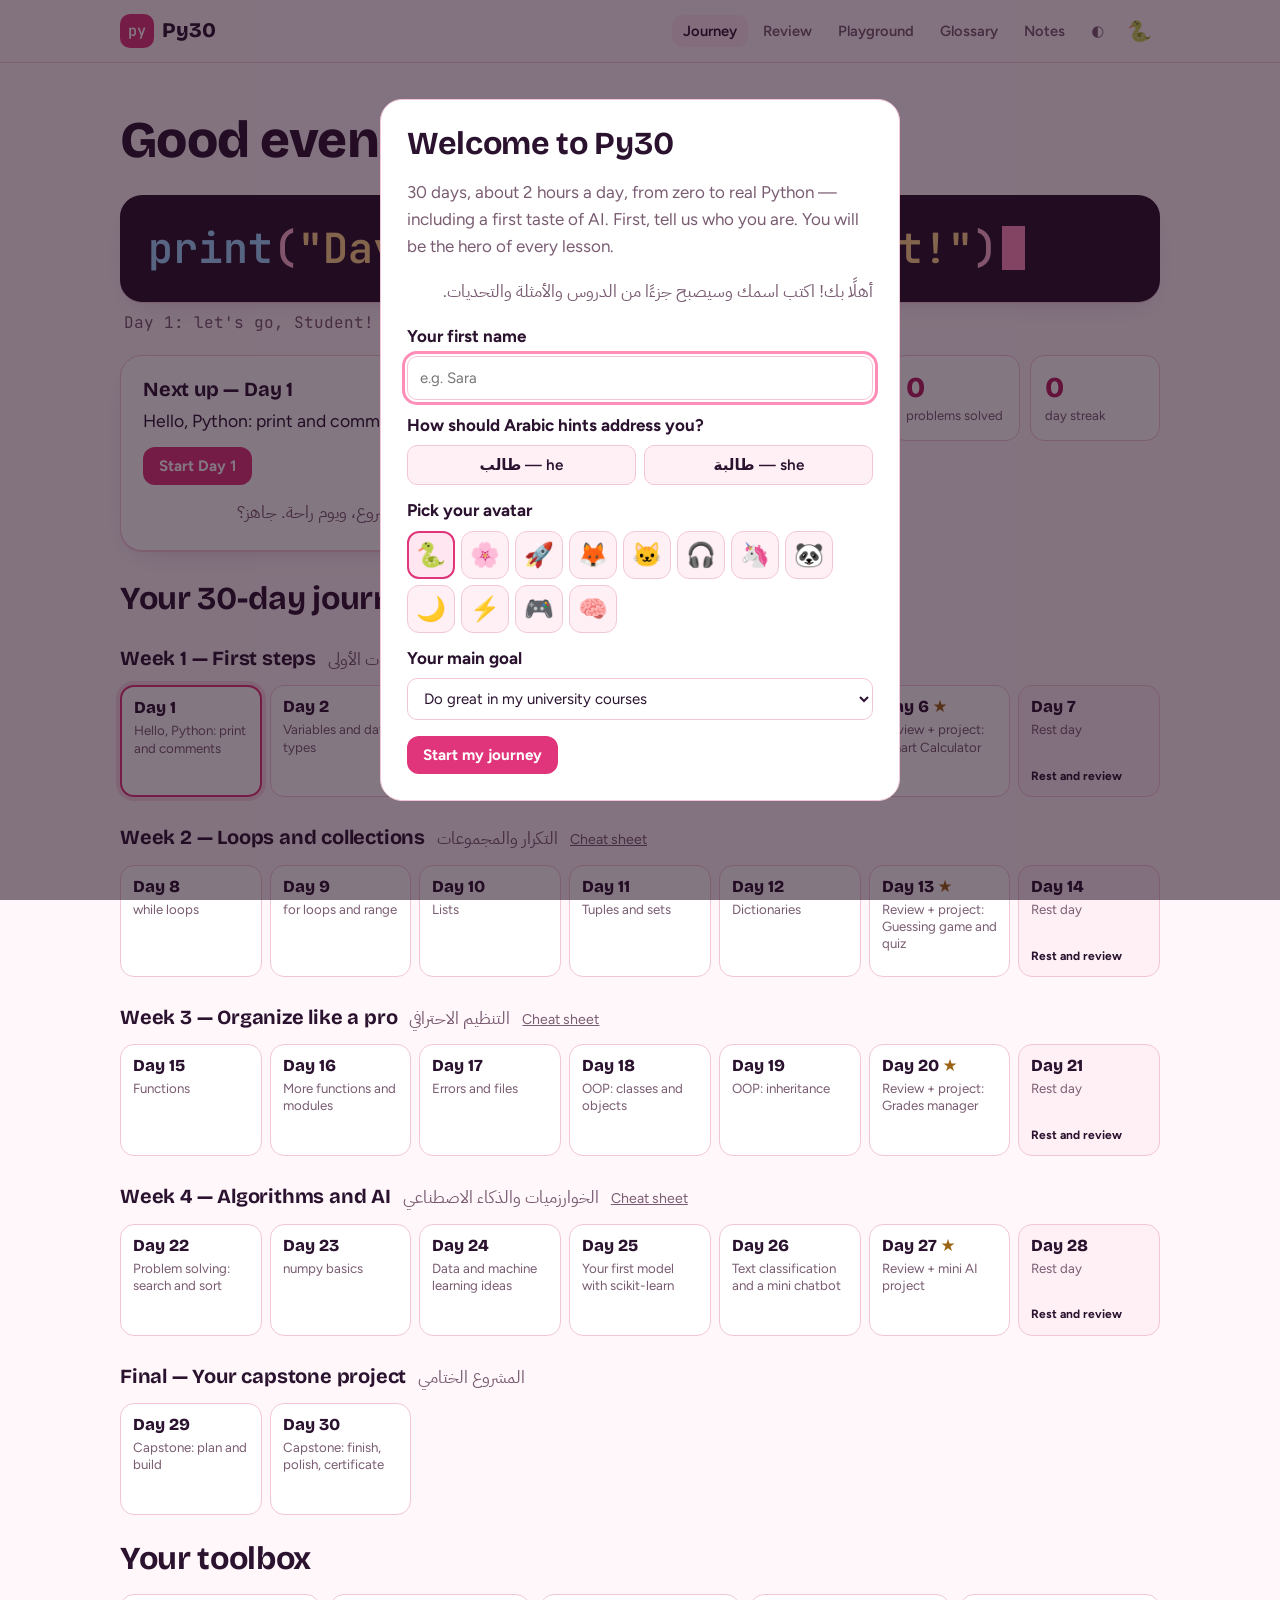
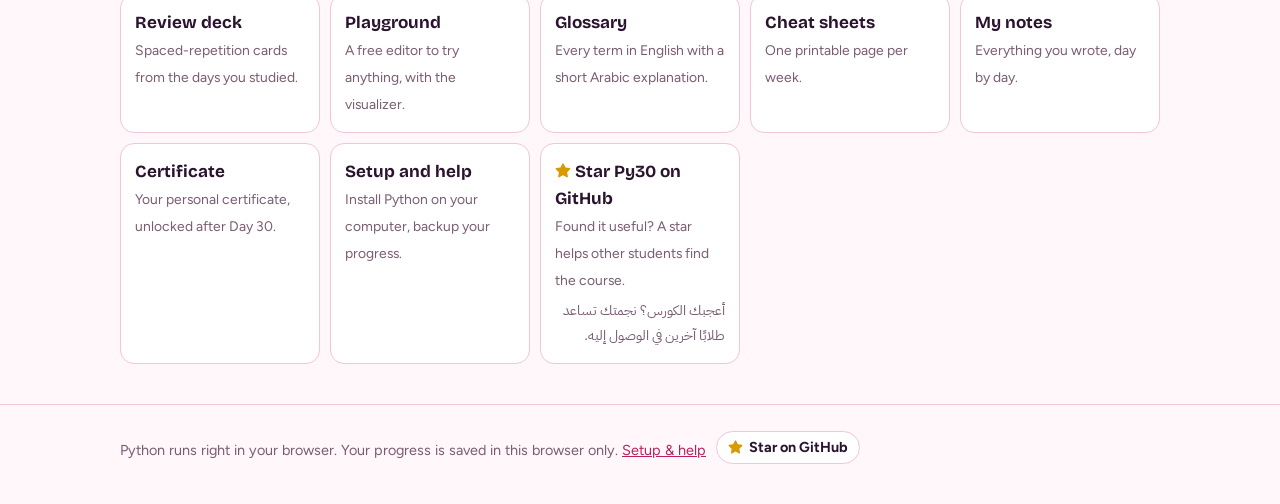
==== commit 61fef0ee: "Add files via upload" ====
--- a/index.html
+++ b/index.html
@@ -23,6 +23,7 @@
       <a class="tool" href="notes.html"><b>My notes</b><span>Everything you wrote, day by day.</span></a>
       <a class="tool" href="certificate.html"><b>Certificate</b><span>Your personal certificate, unlocked after Day 30.</span></a>
       <a class="tool" href="setup.html"><b>Setup and help</b><span>Install Python on your computer, backup your progress.</span></a>
+      <a class="tool tool-star" href="https://github.com/dromaia/PYthon" target="_blank" rel="noopener"><b><svg aria-hidden="true" viewBox="0 0 16 16" width="16" height="16"><path fill="currentColor" d="M8 .25a.75.75 0 0 1 .673.418l1.882 3.815 4.21.612a.75.75 0 0 1 .416 1.279l-3.046 2.97.719 4.192a.751.751 0 0 1-1.088.791L8 12.347l-3.766 1.98a.75.75 0 0 1-1.088-.79l.72-4.194L.818 6.374a.75.75 0 0 1 .416-1.28l4.21-.611L7.327.668A.75.75 0 0 1 8 .25Z"/></svg> Star Py30 on GitHub</b><span>Found it useful? A star helps other students find the course.</span><span class="ar">أعجبك الكورس؟ نجمتك تساعد طلابًا آخرين في الوصول إليه.</span></a>
     </div>
   </section>
 </main>
--- a/assets/css/style.css
+++ b/assets/css/style.css
@@ -310,3 +310,9 @@
 /* Beginners must see exactly the characters they type: no programming ligatures */
 code, pre, kbd, .CodeMirror, .code-static, .pline, .viz-code, .hero-line, .hero-out, .cb-out, .diff .col, .vars, .viz-out, .predict textarea, .cb-stdin textarea{font-variant-ligatures:none;font-feature-settings:"liga" 0,"calt" 0}
 @media (max-width:600px){.hero-line{white-space:normal;word-break:break-word;font-size:1.15rem;padding:18px}}
+
+/* GitHub star invitation */
+.gh-star{display:inline-flex;align-items:center;gap:6px;margin-left:6px;padding:4px 11px;border:1px solid var(--line);border-radius:999px;color:var(--ink);font-weight:700;text-decoration:none;background:var(--surface)}
+.gh-star:hover,.gh-star:focus-visible{border-color:var(--pink-2)}
+.gh-star svg,.tool-star svg{color:#D99A00;vertical-align:-2px}
+.tool-star .ar{display:block;margin-top:4px;font-family:var(--font-ar);direction:rtl;text-align:right}
